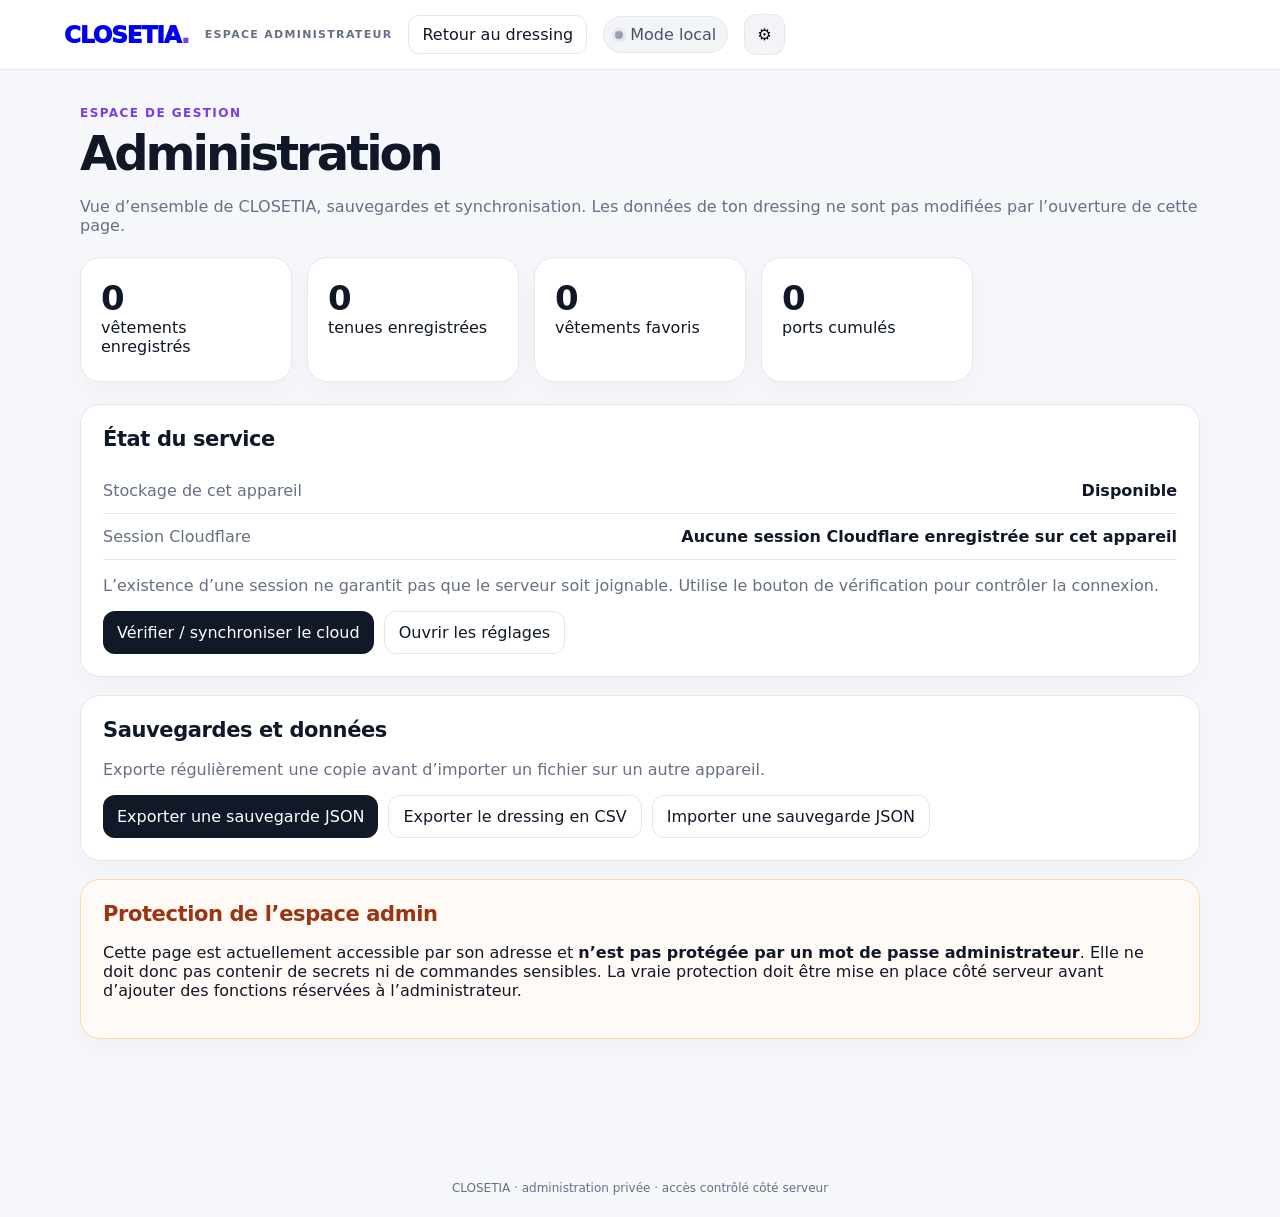
==== admin.html @ d76e0a26 "Add separate admin entry point" ====
<!doctype html>
<html lang="fr">
<head>
<meta charset="utf-8">
<meta name="viewport" content="width=device-width,initial-scale=1,viewport-fit=cover">
<meta name="robots" content="noindex,nofollow,noarchive">
<meta name="referrer" content="no-referrer">
<meta name="theme-color" content="#111827">
<link rel="stylesheet" href="style.css?v=3">
<title>Administration sécurisée — CLOSETIA</title>
</head>
<body>
<header class="topbar admin-topbar">
  <a class="logo" href="./">CLOSETIA<span>.</span></a>
  <span class="admin-top-label">ESPACE ADMINISTRATEUR</span>
  <a class="ghost admin-back" href="./">Retour au dressing</a>
  <button class="cloud-indicator local" id="cloudIndicator" onclick="openSettings()" aria-label="État de la connexion Cloudflare" title="État de la connexion Cloudflare"><span class="cloud-dot" aria-hidden="true"></span><span>État du cloud</span></button>
  <button class="iconbtn" onclick="openSettings()" aria-label="Réglages">⚙</button>
</header>
<main id="app"></main>
<input id="photos" type="file" accept="image/*" multiple hidden>
<input id="importFile" type="file" accept=".json,application/json" hidden>
<footer>CLOSETIA · administration privée · accès contrôlé côté serveur</footer>
<script>if(!location.hash)history.replaceState(null,"",location.pathname+"#/admin");</script>
<script src="app.js?v=27"></script>
</body>
</html>
---- style.css ----
:root{--bg:#f6f7fb;--card:#fff;--ink:#101828;--muted:#667085;--line:#e4e7ec;--accent:#111827;--purple:#7c3aed;--soft:#f2f0ff;--danger:#b42318;--ok:#027a48}*{box-sizing:border-box}html{scroll-behavior:smooth}body{margin:0;background:var(--bg);color:var(--ink);font-family:Inter,system-ui,-apple-system,BlinkMacSystemFont,"Segoe UI",sans-serif}.topbar{height:70px;background:#fff;border-bottom:1px solid var(--line);display:flex;align-items:center;gap:24px;padding:0 5%;position:sticky;top:0;z-index:20}.logo{font-size:23px;font-weight:950;text-decoration:none;letter-spacing:-1px}.logo span{color:var(--purple)}nav{display:flex;gap:3px;overflow:auto;flex:1}nav a{text-decoration:none;padding:10px 12px;border-radius:11px;white-space:nowrap}nav a.active,nav a:hover{background:#f2f4f7}.iconbtn{background:#f2f4f7;border:1px solid var(--line);border-radius:12px;padding:10px 12px}main{max-width:1250px;margin:auto;padding:32px 5% 80px}.hero{background:linear-gradient(135deg,#fff,#f2f0ff);border:1px solid var(--line);border-radius:28px;padding:clamp(24px,5vw,55px);box-shadow:0 18px 50px #1018280b}.hero h1{font-size:clamp(42px,7vw,78px);line-height:.94;letter-spacing:-4px;margin:12px 0}.hero h1 span{color:var(--purple)}.hero p{font-size:18px;color:var(--muted);max-width:720px}.eyebrow{font-size:12px;font-weight:850;letter-spacing:.12em;color:var(--purple)}.card{background:var(--card);border:1px solid var(--line);border-radius:20px;padding:20px;box-shadow:0 8px 25px #10182808}.actions,.toolbar,.row{display:flex;gap:9px;flex-wrap:wrap;margin-top:18px}button,input,select,textarea{font:inherit}button{border:0;border-radius:12px;padding:11px 14px;cursor:pointer}.primary{background:var(--accent);color:#fff}.ghost{background:#fff;border:1px solid var(--line);color:var(--ink)}.danger{background:#fff0ef;color:var(--danger)}.muted,small{color:var(--muted)}.dashboard,.grid{display:grid;grid-template-columns:repeat(auto-fill,minmax(190px,1fr));gap:15px;margin-top:20px}.feature{text-decoration:none}.feature b{display:block;font-size:18px;margin-bottom:5px}.feature span{color:var(--muted);font-size:14px}.section h1{font-size:48px;letter-spacing:-3px;margin:4px 0 8px}.sectionhead{display:flex;align-items:end;justify-content:space-between;gap:15px;flex-wrap:wrap}.filters{display:grid;grid-template-columns:2fr 1fr 1fr 1fr 1fr;gap:9px;margin:18px 0}.filters input,.filters select,.modal input,.modal select,.modal textarea{width:100%;border:1px solid var(--line);background:#fff;border-radius:12px;padding:12px}.item{padding:0;overflow:hidden}.photo{height:230px;background:#eef2f6;position:relative}.photo img{width:100%;height:100%;object-fit:cover}.heart{position:absolute;right:10px;top:10px;background:#fff;border:1px solid var(--line);padding:8px}.heart.on{color:var(--danger)}.itembody{padding:15px}.itembody h3{margin:0 0 8px}.tag{display:inline-block;padding:4px 8px;border-radius:99px;background:#f2f4f7;font-size:12px;margin:0 4px 6px 0}.stat{min-height:125px}.stat b{display:block;font-size:34px}.outfit{position:relative}.mini{display:grid;grid-template-columns:repeat(auto-fit,minmax(120px,1fr));gap:10px;margin-top:15px}.mini img{width:100%;height:175px;object-fit:cover;border-radius:14px;background:#eef2f6}.bar{height:8px;background:#eef2f6;border-radius:99px;overflow:hidden}.bar i{display:block;height:100%;background:var(--purple)}.colorline{display:grid;grid-template-columns:30px 90px 35px 1fr;align-items:center;gap:10px;margin:14px 0}.swatch{width:30px;height:30px;border-radius:50%;border:2px solid #fff;box-shadow:0 0 0 1px #0002}.calendar{display:grid;grid-template-columns:repeat(7,1fr);gap:7px}.day{min-height:95px;text-align:left;background:#fff;border:1px solid var(--line);border-radius:12px;padding:9px}.day.today{outline:2px solid var(--purple)}.day.has{background:#faf9ff}.day small{display:block;margin-top:8px}.empty{grid-column:1/-1;text-align:center;padding:55px;color:var(--muted)}.modalback{position:fixed;inset:0;background:#10182888;display:grid;place-items:center;padding:18px;z-index:50}.modal{width:min(560px,100%);max-height:90vh;overflow:auto;background:#fff;border-radius:22px;padding:22px}.modalhead{display:flex;justify-content:space-between;align-items:center}.modal label{display:block;font-weight:700;margin:14px 0}.modal textarea{min-height:90px;resize:vertical}.notice{padding:12px 14px;border-radius:12px;background:#ecfdf3;color:var(--ok);margin-top:15px}.monthhead{display:flex;justify-content:space-between;align-items:center;margin-bottom:15px}.check{display:flex;align-items:center;gap:8px}.check input{width:auto}footer{text-align:center;color:var(--muted);font-size:12px;padding:22px}@media(max-width:800px){.topbar{height:auto;min-height:64px;flex-wrap:wrap;padding:10px 4%}nav{width:100%;order:3}.filters{grid-template-columns:1fr 1fr}.calendar{gap:4px}.day{min-height:72px;padding:7px}.day small{font-size:10px}}@media(max-width:480px){.filters{grid-template-columns:1fr}.section h1{font-size:40px}.hero h1{letter-spacing:-3px}.calendar{font-size:12px}.colorline{grid-template-columns:30px 65px 30px 1fr}}
.profile-card{max-width:900px}.choices{display:flex;flex-wrap:wrap;gap:8px;margin:10px 0 20px}.choice{display:inline-flex;align-items:center;gap:7px;border:1px solid var(--line);background:#fff;border-radius:12px;padding:9px 11px;font-weight:600}.choice input{accent-color:var(--purple)}.colorchoice{display:inline-flex;align-items:center;gap:7px;background:#fff;border:1px solid var(--line)}.colorchoice.selected{outline:2px solid var(--purple);background:var(--soft)}.photoPalette{display:flex;gap:10px;flex-wrap:wrap;margin:18px 0}.photoPalette i{display:block;width:55px;height:55px;border-radius:15px;border:2px solid #fff;box-shadow:0 0 0 1px #0002}.weatherbox{display:flex;gap:12px;align-items:center;justify-content:space-between;margin:15px 0}.weatherbox span{color:var(--muted)}@media(max-width:800px){.weatherbox{align-items:flex-start;flex-direction:column}}
.brand-catalog{margin:20px 0}.brand-head{display:flex;justify-content:space-between;gap:15px;align-items:flex-start}.badge{padding:6px 10px;border-radius:999px;background:var(--soft);font-size:12px;font-weight:800}.brand-search,.brand-manual{display:flex;gap:8px;margin:12px 0}.brand-search input,.brand-manual input{flex:1}.brand-results{display:grid;grid-template-columns:repeat(auto-fill,minmax(190px,1fr));gap:8px;margin-top:12px}.brand-result{display:flex;justify-content:space-between;align-items:center;padding:12px;border:1px solid var(--line);border-radius:12px;background:#fff;text-align:left}.brand-result.selected{outline:2px solid var(--purple);background:var(--soft)}@media(max-width:600px){.brand-head{flex-direction:column}.brand-search,.brand-manual{flex-direction:column}}
/* API-powered weather forecast and color harmony palettes */
.weatherbox{display:flex;flex-direction:column;gap:8px;line-height:1.5}
.weatherbox .weather-days{display:grid;grid-template-columns:repeat(auto-fit,minmax(125px,1fr));gap:8px;margin-top:4px}
.weatherbox .weather-day{display:block;background:var(--bg);border:1px solid var(--line);border-radius:10px;padding:10px;font-size:13px}
.weatherbox small,.harmony-swatches small{color:var(--muted);font-size:12px}
.harmony-swatches{display:grid;grid-template-columns:repeat(auto-fit,minmax(105px,1fr));gap:10px;margin:12px 0}
.harmony-swatches>div{display:flex;min-width:0;flex-direction:column;gap:5px;font-size:12px}
.harmony-swatches i{display:block;height:56px;border-radius:10px;border:1px solid var(--line)}
.harmony-swatches b{font-size:12px}

/* Calendar navigation and public holidays */
.monthhead{display:flex;align-items:center;justify-content:space-between;gap:12px}
.monthhead h2{text-align:center;flex:1}
.day.holiday{border-color:#d97706;background:#fff7ed}
.day.holiday small{color:#9a3412}

/* Always-visible Cloudflare connection indicator */
.cloud-indicator{display:inline-flex;align-items:center;justify-content:center;gap:7px;flex-shrink:0;border:1px solid var(--line);border-radius:999px;padding:8px 11px;background:#f2f4f7;color:#475467;font:600 12px/1.2 inherit;white-space:nowrap;cursor:pointer}
.cloud-indicator .cloud-dot{width:8px;height:8px;border-radius:50%;background:#98a2b3;box-shadow:0 0 0 3px #e4e7ec}
.cloud-indicator.connected{background:#ecfdf3;border-color:#abefc6;color:#067647}
.cloud-indicator.connected .cloud-dot{background:#12b76a;box-shadow:0 0 0 3px #d1fadf}
.cloud-indicator.checking{background:#fffaeb;border-color:#fedf89;color:#93370d}
.cloud-indicator.checking .cloud-dot{background:#f79009;box-shadow:0 0 0 3px #fef0c7}
.cloud-indicator.warning{background:#fef3f2;border-color:#fecdca;color:#b42318}
.cloud-indicator.warning .cloud-dot{background:#f04438;box-shadow:0 0 0 3px #fee4e2}
.cloud-indicator.local{background:#f2f4f7;border-color:#e4e7ec;color:#475467}
@media(max-width:760px){.topbar{gap:8px;padding:0 12px}.topbar nav{gap:12px}.cloud-indicator{padding:7px 9px;font-size:11px}.topbar .logo{flex-shrink:0}}
@media(max-width:480px){.cloud-indicator{max-width:118px;white-space:normal;text-align:left;line-height:1.15}.topbar{gap:6px}}

/* Colorimetry palette samples: HEX labels and accessible actions */
.photoPalette{align-items:flex-start}
.palette-sample{display:flex;flex-direction:column;align-items:flex-start;gap:7px;min-width:105px;padding:10px;border:1px solid var(--line);border-radius:14px;background:#fff}
.palette-sample i{display:block;width:76px;height:58px;border-radius:10px;border:1px solid #0001}
.palette-sample code{font-size:12px;font-weight:800;color:var(--ink)}
.palette-sample button{font-size:12px;padding:7px 9px}
button:focus-visible,a:focus-visible,input:focus-visible,select:focus-visible,textarea:focus-visible{outline:3px solid #7c3aed;outline-offset:2px}

/* Shopping suggestions: readable store links on mobile and desktop */
.shopping-card .grid{grid-template-columns:repeat(auto-fit,minmax(230px,1fr))}
.store-links{display:flex;flex-wrap:wrap;gap:7px;margin-top:12px}
.store-link{display:inline-flex;align-items:center;padding:8px 10px;border:1px solid var(--line);border-radius:10px;text-decoration:none;color:var(--ink);font-size:13px;background:#fff}
.store-link:hover,.store-link:focus-visible{border-color:var(--purple);background:var(--soft)}
.store-link-all{background:var(--accent);color:#fff;border-color:var(--accent)}
.home-weather{min-height:70px}

/* CLOSETIA profile preferences and celebrity looks */
.celebrity-grid{display:grid;grid-template-columns:repeat(auto-fit,minmax(220px,1fr));gap:14px;margin-top:18px}
.celebrity-card{min-width:0}
.celebrity-card h2{margin:8px 0 4px;font-size:1.15rem}
.celebrity-avatar{width:54px;height:54px;border-radius:16px;display:grid;place-items:center;font-weight:800;font-size:1.1rem;background:var(--soft);color:var(--purple);border:1px solid var(--line)}
.profile-card .choices{margin-bottom:18px}
.profile-card h2{margin-top:22px}


/* CLOSETIA — contenu célébrités intégré à la page */
.celebrity-heading{display:flex;align-items:center;gap:12px;margin-bottom:12px}
.celebrity-heading h2{margin:0 0 3px}
.celebrity-heading p{margin:0;font-size:13px}
.celebrity-photo-grid{display:grid;grid-template-columns:repeat(2,minmax(0,1fr));gap:8px}
.celebrity-photo{margin:0;min-width:0}
.celebrity-photo img{display:block;width:100%;height:190px;object-fit:cover;border-radius:12px;background:var(--soft)}
.celebrity-photo figcaption{font-size:10px;line-height:1.35;color:var(--muted,#667085);margin-top:4px;overflow-wrap:anywhere}
.celebrity-source-note,.celebrity-footnote{font-size:12px;margin-top:10px}
.celebrity-subtitle{font-size:14px;margin:18px 0 8px}
.celebrity-news{display:grid;gap:8px}
.celebrity-news-item{border:1px solid var(--line);border-radius:10px;padding:10px}
.celebrity-news-item p{margin:0 0 6px;font-size:13px;line-height:1.4;font-weight:650}
.celebrity-news-item small{font-size:11px;color:var(--muted,#667085)}
@media(max-width:520px){.celebrity-photo img{height:145px}.celebrity-photo-grid{grid-template-columns:repeat(2,minmax(0,1fr))}}

/* Outfit Star : visuels intégrés aux suggestions */
.shopping-model-grid{display:grid;grid-template-columns:repeat(auto-fit,minmax(220px,1fr));gap:14px;margin-top:16px}
.shopping-model-card{padding:0;overflow:hidden}
.shopping-model-image{display:block;width:100%;height:220px;object-fit:cover;background:var(--soft)}
.shopping-model-body{padding:14px}
.shopping-model-body h3{margin:0 0 6px}
.shopping-model-body .store-links{margin-top:12px}
.shopping-section>.muted{max-width:850px}
@media(max-width:520px){.shopping-model-grid{grid-template-columns:repeat(2,minmax(0,1fr));gap:9px}.shopping-model-image{height:150px}.shopping-model-body{padding:10px}.shopping-model-body .store-links{display:grid;grid-template-columns:1fr}.shopping-model-body .store-link{font-size:12px}}

/* Looks de stars — sources ciblées, images et actualités */
.celebrity-profile-photo{max-width:300px;margin:0 auto 10px}
.celebrity-profile-photo img{display:block;width:100%;height:300px;object-fit:cover;object-position:center top;border-radius:14px;background:var(--soft)}
.celebrity-news-image{width:100%;max-height:190px;object-fit:cover;border-radius:9px;margin-bottom:8px;background:var(--soft)}
.celebrity-news-item a{font-size:12px;text-decoration:underline}
.celebrity-news-item p{overflow-wrap:anywhere}

/* Reproduire une inspiration célébrité avec le dressing personnel */
.celebrity-vibe{margin:12px 0;padding:12px 14px;border-radius:12px;background:var(--soft,rgba(127,127,127,.08))}
.celebrity-vibe p{margin:5px 0 0}
.celebrity-recreate{width:100%;margin:12px 0 6px}
.celebrity-recreate-note{font-size:12px;margin:0 0 12px}
.inspired-outfit-highlight{outline:2px solid var(--purple,#8064d8);outline-offset:3px}


/* Page dédiée : mêmes vêtements et pièces manquantes */
.look-tracker-form{margin:18px 0}.look-tracker-form label{display:flex;flex-direction:column;gap:6px;min-width:150px;flex:1}.look-tracker-columns{display:grid;grid-template-columns:repeat(2,minmax(0,1fr));gap:14px;margin-top:16px}.look-tracker-columns h2{display:flex;align-items:center;justify-content:space-between;font-size:1.05rem}.look-count{display:inline-grid;place-items:center;min-width:28px;height:28px;border-radius:50%;background:var(--soft);font-size:13px}.look-item{display:flex;align-items:center;flex-wrap:wrap;gap:8px;justify-content:space-between;padding:12px 0;border-top:1px solid var(--line)}.look-item>div{flex:1;min-width:120px}.look-item p{margin:4px 0 0;font-size:12px}.look-item button{font-size:12px;padding:7px 9px}@media(max-width:650px){.look-tracker-columns{grid-template-columns:1fr}.look-item{justify-content:flex-start}}


/* CLOSETIA profile page refresh */
.profile-card{max-width:960px;margin:24px auto;padding:clamp(18px,3vw,32px);border-radius:24px;box-shadow:0 16px 42px #1018280d}
.profile-card>label:not(.choice){display:flex;flex-direction:column;gap:8px;margin:0 0 16px;font-size:14px;font-weight:750;color:var(--ink)}
.profile-card>label:not(.choice) input,.profile-card>label:not(.choice) select{width:100%;min-height:46px;padding:12px 14px;border:1px solid var(--line);border-radius:12px;background:#fff;color:var(--ink);outline:none;transition:border-color .15s,box-shadow .15s}
.profile-card>label:not(.choice) input:focus,.profile-card>label:not(.choice) select:focus{border-color:var(--purple);box-shadow:0 0 0 3px #7c3aed1a}
.profile-card>label.check{display:flex;flex-direction:row;align-items:center;gap:10px;padding:14px 16px;border:1px solid var(--line);border-radius:14px;background:#fafaff;font-weight:650}
.profile-card>label.check input{width:18px;height:18px;accent-color:var(--purple)}
.profile-card h2{font-size:18px;letter-spacing:-.3px;margin:28px 0 8px;padding-top:22px;border-top:1px solid var(--line)}
.profile-card h2+.muted{margin:0 0 12px;line-height:1.55}
.profile-card .choices{display:flex;flex-wrap:wrap;gap:9px;margin:12px 0 20px}
.profile-card .choice{display:inline-flex;align-items:center;gap:8px;padding:10px 13px;border:1px solid var(--line);border-radius:13px;background:#fff;color:#344054;font-size:14px;font-weight:650;cursor:pointer;transition:background .15s,border-color .15s,transform .15s}
.profile-card .choice:hover{border-color:#c4b5fd;transform:translateY(-1px)}
.profile-card .choice:has(input:checked){background:#f2f0ff;border-color:#a78bfa;color:#5b21b6;box-shadow:0 0 0 1px #a78bfa inset}
.profile-card .choice input{width:16px;height:16px;margin:0;accent-color:var(--purple)}
.profile-card .brand-catalog{padding:18px;border:1px solid var(--line);border-radius:18px;background:#fafbff}
.profile-card .brand-catalog h2{border:0;padding:0;margin:0 0 8px}
.profile-card .brand-search input,.profile-card .brand-manual input{min-width:0;width:100%;padding:12px 14px;border:1px solid var(--line);border-radius:12px;background:#fff}
.profile-card .brand-search button,.profile-card .brand-manual button{white-space:nowrap}
.profile-card .actions{gap:9px}
.profile-card .colorchoice{padding:9px 12px;border-radius:13px;border:1px solid var(--line);font-weight:650}
.profile-card .colorchoice.selected{outline:2px solid var(--purple);outline-offset:1px;background:#f2f0ff}
#saveProfile{width:100%;min-height:48px;margin-top:24px;border-radius:14px;font-weight:750}
@media(min-width:700px){
 .profile-card{display:grid;grid-template-columns:repeat(2,minmax(0,1fr));column-gap:18px;align-items:start}
 .profile-card>h2,.profile-card>p,.profile-card>.choices,.profile-card>.brand-catalog,.profile-card>.actions,.profile-card>#saveProfile,.profile-card>label.check{grid-column:1/-1}
 .profile-card>label:not(.choice){margin-bottom:2px}
}
@media(max-width:600px){
 .section h1{font-size:38px;letter-spacing:-2px}
 .profile-card{padding:16px}
 .profile-card .brand-search,.profile-card .brand-manual{flex-direction:column}
 .profile-card .brand-head{flex-direction:column}
 .profile-card .colorchoice{font-size:13px}
}

/* Espace d'administration */
.admin-section{max-width:1120px;margin:0 auto;padding-bottom:40px}
.admin-stats{margin:22px 0}
.admin-panel{margin-top:18px;padding:22px}
.admin-panel h2{margin-top:0;font-size:21px;letter-spacing:-.4px}
.admin-line{display:flex;justify-content:space-between;align-items:flex-start;gap:16px;padding:13px 0;border-bottom:1px solid var(--line)}
.admin-line:last-of-type{border-bottom:0}
.admin-line span{color:var(--muted)}
.admin-line strong{text-align:right;overflow-wrap:anywhere}
.admin-panel .actions{display:flex;flex-wrap:wrap;gap:10px;margin-top:16px}
.admin-note{border-color:#fed7aa;background:#fffaf5}
.admin-note h2{color:#9a3412}
@media(max-width:600px){.admin-panel{padding:17px}.admin-line{flex-direction:column;gap:5px}.admin-line strong{text-align:left}}

/* En-tête minimal de l’espace administrateur protégé */
.admin-topbar{gap:16px}
.admin-top-label{font-size:11px;font-weight:800;letter-spacing:1.3px;color:var(--muted);white-space:nowrap}
.admin-back{display:inline-flex;align-items:center;justify-content:center;text-decoration:none;padding:9px 13px;border:1px solid var(--line);border-radius:11px;color:var(--ink);background:#fff}
@media(max-width:720px){.admin-topbar{height:auto;min-height:64px;flex-wrap:wrap;padding:12px 4%;gap:10px}.admin-top-label{order:3;width:100%}.admin-back{margin-left:auto}}
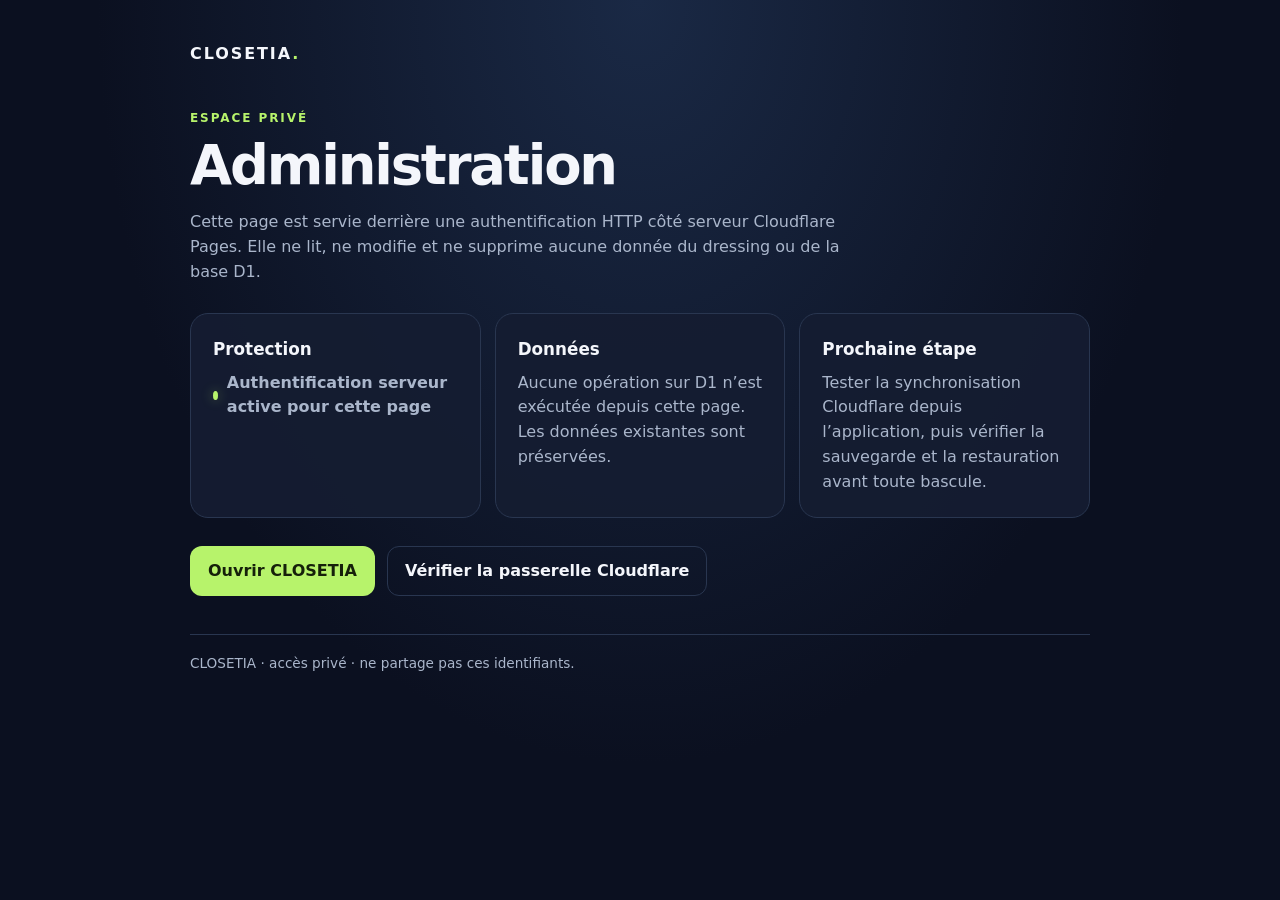
==== commit f220c110: "Add protected CLOSETIA admin portal" ====
--- a/admin.html
+++ b/admin.html
@@ -2,26 +2,28 @@
 <html lang="fr">
 <head>
 <meta charset="utf-8">
-<meta name="viewport" content="width=device-width,initial-scale=1,viewport-fit=cover">
+<meta name="viewport" content="width=device-width,initial-scale=1">
 <meta name="robots" content="noindex,nofollow,noarchive">
-<meta name="referrer" content="no-referrer">
 <meta name="theme-color" content="#111827">
-<link rel="stylesheet" href="style.css?v=3">
-<title>Administration sécurisée — CLOSETIA</title>
+<title>Administration — CLOSETIA</title>
+<style>
+:root{color-scheme:dark;--bg:#0b1020;--panel:#151d31;--line:#293650;--text:#f4f6fb;--muted:#aab6cb;--accent:#b7f36b}
+*{box-sizing:border-box}body{margin:0;background:radial-gradient(ellipse at top,#1a2945,var(--bg) 60%);color:var(--text);font:16px/1.55 system-ui,-apple-system,Segoe UI,sans-serif;min-height:100vh}.wrap{width:min(900px,calc(100% - 32px));margin:0 auto;padding:42px 0 60px}.brand{font-weight:850;letter-spacing:.12em;font-size:1rem}.brand span{color:var(--accent)}.eyebrow{margin-top:42px;color:var(--accent);font-size:.75rem;font-weight:800;letter-spacing:.16em}h1{font-size:clamp(2rem,5vw,3.4rem);line-height:1.05;margin:.6rem 0 1rem;letter-spacing:-.04em}.muted{color:var(--muted);max-width:65ch}.grid{display:grid;grid-template-columns:repeat(auto-fit,minmax(220px,1fr));gap:14px;margin:28px 0}.card{border:1px solid var(--line);background:rgba(21,29,49,.92);border-radius:18px;padding:22px}.card h2{font-size:1.05rem;margin:0 0 9px}.card p{color:var(--muted);margin:0}.status{display:inline-flex;gap:9px;align-items:center;font-weight:700}.dot{width:9px;height:9px;border-radius:50%;background:var(--accent);box-shadow:0 0 12px #b7f36666}.actions{display:flex;gap:12px;flex-wrap:wrap;margin-top:26px}a{color:inherit;text-decoration:none}.btn{display:inline-flex;align-items:center;justify-content:center;padding:12px 17px;border-radius:12px;border:1px solid var(--line);font-weight:750}.primary{background:var(--accent);color:#15200a;border-color:transparent}.foot{margin-top:38px;border-top:1px solid var(--line);padding-top:18px;color:var(--muted);font-size:.85rem}
+</style>
 </head>
 <body>
-<header class="topbar admin-topbar">
-  <a class="logo" href="./">CLOSETIA<span>.</span></a>
-  <span class="admin-top-label">ESPACE ADMINISTRATEUR</span>
-  <a class="ghost admin-back" href="./">Retour au dressing</a>
-  <button class="cloud-indicator local" id="cloudIndicator" onclick="openSettings()" aria-label="État de la connexion Cloudflare" title="État de la connexion Cloudflare"><span class="cloud-dot" aria-hidden="true"></span><span>État du cloud</span></button>
-  <button class="iconbtn" onclick="openSettings()" aria-label="Réglages">⚙</button>
-</header>
-<main id="app"></main>
-<input id="photos" type="file" accept="image/*" multiple hidden>
-<input id="importFile" type="file" accept=".json,application/json" hidden>
-<footer>CLOSETIA · administration privée · accès contrôlé côté serveur</footer>
-<script>if(!location.hash)history.replaceState(null,"",location.pathname+"#/admin");</script>
-<script src="app.js?v=27"></script>
+<main class="wrap">
+  <div class="brand">CLOSETIA<span>.</span></div>
+  <div class="eyebrow">ESPACE PRIVÉ</div>
+  <h1>Administration</h1>
+  <p class="muted">Cette page est servie derrière une authentification HTTP côté serveur Cloudflare Pages. Elle ne lit, ne modifie et ne supprime aucune donnée du dressing ou de la base D1.</p>
+  <section class="grid" aria-label="État de l’espace administrateur">
+    <article class="card"><h2>Protection</h2><p class="status"><span class="dot" aria-hidden="true"></span>Authentification serveur active pour cette page</p></article>
+    <article class="card"><h2>Données</h2><p>Aucune opération sur D1 n’est exécutée depuis cette page. Les données existantes sont préservées.</p></article>
+    <article class="card"><h2>Prochaine étape</h2><p>Tester la synchronisation Cloudflare depuis l’application, puis vérifier la sauvegarde et la restauration avant toute bascule.</p></article>
+  </section>
+  <div class="actions"><a class="btn primary" href="./">Ouvrir CLOSETIA</a><a class="btn" href="https://cloud-manager-gateway.ethan-galea1000.workers.dev/">Vérifier la passerelle Cloudflare</a></div>
+  <p class="foot">CLOSETIA · accès privé · ne partage pas ces identifiants.</p>
+</main>
 </body>
 </html>
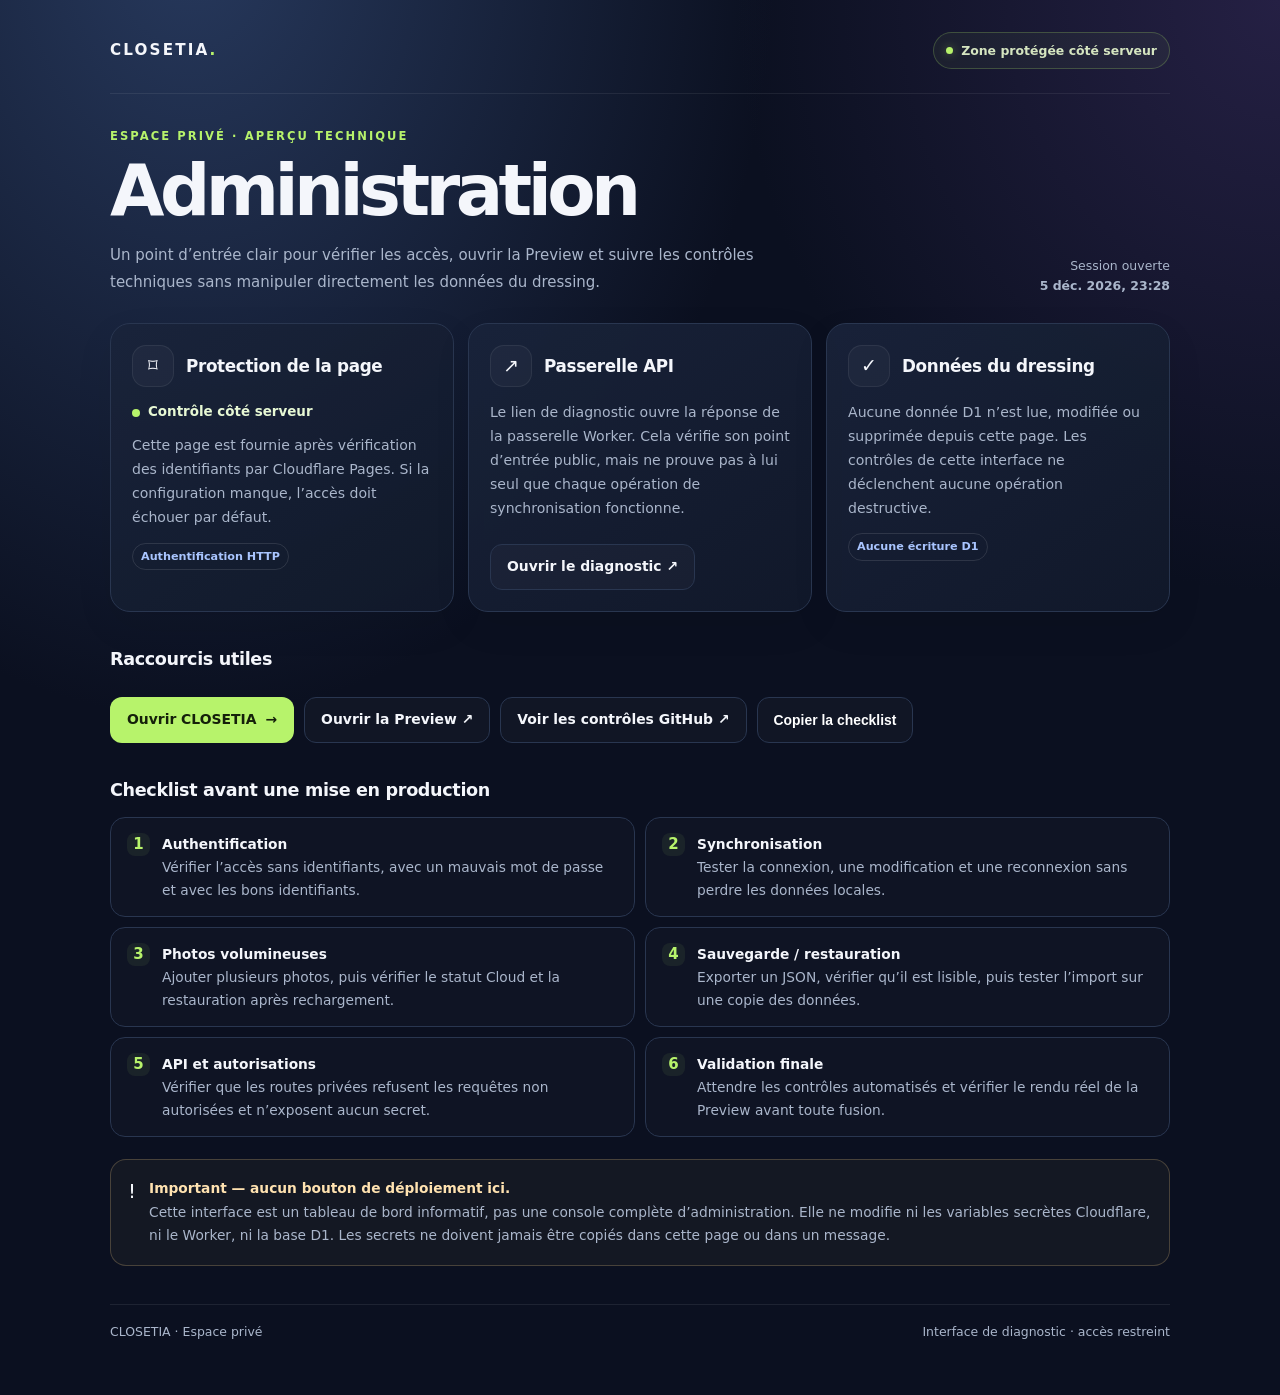
==== commit 9f6d590f: "Improve protected CLOSETIA admin dashboard and deployment checklist" ====
--- a/admin.html
+++ b/admin.html
@@ -7,23 +7,143 @@
 <meta name="theme-color" content="#111827">
 <title>Administration — CLOSETIA</title>
 <style>
-:root{color-scheme:dark;--bg:#0b1020;--panel:#151d31;--line:#293650;--text:#f4f6fb;--muted:#aab6cb;--accent:#b7f36b}
-*{box-sizing:border-box}body{margin:0;background:radial-gradient(ellipse at top,#1a2945,var(--bg) 60%);color:var(--text);font:16px/1.55 system-ui,-apple-system,Segoe UI,sans-serif;min-height:100vh}.wrap{width:min(900px,calc(100% - 32px));margin:0 auto;padding:42px 0 60px}.brand{font-weight:850;letter-spacing:.12em;font-size:1rem}.brand span{color:var(--accent)}.eyebrow{margin-top:42px;color:var(--accent);font-size:.75rem;font-weight:800;letter-spacing:.16em}h1{font-size:clamp(2rem,5vw,3.4rem);line-height:1.05;margin:.6rem 0 1rem;letter-spacing:-.04em}.muted{color:var(--muted);max-width:65ch}.grid{display:grid;grid-template-columns:repeat(auto-fit,minmax(220px,1fr));gap:14px;margin:28px 0}.card{border:1px solid var(--line);background:rgba(21,29,49,.92);border-radius:18px;padding:22px}.card h2{font-size:1.05rem;margin:0 0 9px}.card p{color:var(--muted);margin:0}.status{display:inline-flex;gap:9px;align-items:center;font-weight:700}.dot{width:9px;height:9px;border-radius:50%;background:var(--accent);box-shadow:0 0 12px #b7f36666}.actions{display:flex;gap:12px;flex-wrap:wrap;margin-top:26px}a{color:inherit;text-decoration:none}.btn{display:inline-flex;align-items:center;justify-content:center;padding:12px 17px;border-radius:12px;border:1px solid var(--line);font-weight:750}.primary{background:var(--accent);color:#15200a;border-color:transparent}.foot{margin-top:38px;border-top:1px solid var(--line);padding-top:18px;color:var(--muted);font-size:.85rem}
+:root{color-scheme:dark;--bg:#0b1020;--panel:#151d31;--panel2:#10182a;--line:#293650;--text:#f4f6fb;--muted:#aab6cb;--accent:#b7f36b;--blue:#a9c5ff;--warn:#ffd48a}
+*{box-sizing:border-box}
+body{margin:0;background:radial-gradient(ellipse at 15% -5%,#27395d 0,transparent 38%),radial-gradient(ellipse at 100% 0,#252044 0,transparent 30%),var(--bg);color:var(--text);font:15px/1.55 system-ui,-apple-system,BlinkMacSystemFont,"Segoe UI",sans-serif;min-height:100vh}
+a{color:inherit;text-decoration:none}
+button,a{ -webkit-tap-highlight-color:transparent}
+a:focus-visible,button:focus-visible{outline:3px solid var(--blue);outline-offset:3px}
+.wrap{width:min(1060px,calc(100% - 36px));margin:0 auto;padding:28px 0 54px}
+.top{display:flex;align-items:center;justify-content:space-between;gap:16px;padding:4px 0 24px;border-bottom:1px solid #ffffff12}
+.brand{font-weight:900;letter-spacing:.14em;font-size:.95rem}.brand span{color:var(--accent)}
+.secure{display:inline-flex;align-items:center;gap:8px;color:#d5e5c0;font-size:.78rem;font-weight:750;border:1px solid #b7f36b38;background:#b7f36b0c;border-radius:999px;padding:8px 12px}
+.secure-dot{width:7px;height:7px;border-radius:50%;background:var(--accent);box-shadow:0 0 10px #b7f36666}
+.eyebrow{margin-top:34px;color:var(--accent);font-size:.72rem;font-weight:850;letter-spacing:.18em}
+h1{font-size:clamp(2.4rem,6vw,4.4rem);line-height:.98;margin:.7rem 0 1rem;letter-spacing:-.065em}
+h2{font-size:1.05rem;letter-spacing:-.02em;margin:0}
+h3{font-size:.94rem;margin:0 0 7px}
+.lead{color:var(--muted);max-width:68ch;margin:0;line-height:1.75}
+.headline{display:flex;justify-content:space-between;align-items:end;gap:20px}
+.stamp{font-size:.78rem;color:var(--muted);text-align:right;white-space:nowrap}
+.grid{display:grid;grid-template-columns:repeat(3,minmax(0,1fr));gap:14px;margin:28px 0}
+.card{min-width:0;border:1px solid var(--line);background:linear-gradient(145deg,#19233aeb,#11192aeb);border-radius:20px;padding:21px;box-shadow:0 14px 38px #00000012}
+.card-head{display:flex;align-items:center;gap:12px;margin-bottom:14px}
+.icon{display:grid;place-items:center;width:42px;height:42px;flex:0 0 42px;border-radius:14px;background:#ffffff08;border:1px solid #ffffff12;font-size:19px}
+.card p{color:var(--muted);margin:0;font-size:.88rem;line-height:1.7}
+.status{display:inline-flex;align-items:center;gap:8px;font-weight:750;color:#e7f8d4;font-size:.84rem}
+.status-dot{width:8px;height:8px;border-radius:50%;background:var(--accent)}
+.pill{display:inline-flex;align-items:center;border-radius:999px;border:1px solid #ffffff1c;padding:4px 8px;font-size:.7rem;font-weight:800;color:var(--blue);margin-top:13px}
+.pill.warn{color:var(--warn);border-color:#ffd48a3b}
+.actions{display:flex;gap:10px;flex-wrap:wrap;margin-top:24px}
+.btn{display:inline-flex;align-items:center;justify-content:center;gap:9px;min-height:45px;padding:11px 16px;border-radius:12px;border:1px solid var(--line);background:#ffffff06;font-weight:800;font-size:.87rem;transition:transform .15s,border-color .15s,background .15s}
+.btn:hover{transform:translateY(-1px);border-color:#7184aa;background:#ffffff0b}
+.btn.primary{background:var(--accent);color:#15200a;border-color:transparent}
+.btn.primary:hover{background:#cbff8d}
+.btn svg{width:16px;height:16px}
+.section-title{margin:34px 0 13px;font-size:1.1rem}
+.checklist{display:grid;grid-template-columns:repeat(2,minmax(0,1fr));gap:10px}
+.check{display:flex;align-items:flex-start;gap:12px;padding:15px 16px;border:1px solid var(--line);border-radius:15px;background:#ffffff04}
+.check-mark{flex:0 0 23px;width:23px;height:23px;display:grid;place-items:center;border-radius:8px;background:#b7f36b12;color:var(--accent);font-weight:900}
+.check p{margin:0;color:var(--muted);font-size:.86rem;line-height:1.65}
+.check strong{color:var(--text)}
+.notice{display:flex;gap:13px;padding:17px;border-radius:16px;border:1px solid #ffd48a38;background:#ffd48a0a;margin-top:22px}
+.notice-icon{font-size:20px;line-height:1.4}.notice p{margin:0;color:var(--muted);font-size:.86rem;line-height:1.7}.notice strong{color:#ffe2b0}
+.foot{margin-top:38px;border-top:1px solid #ffffff14;padding-top:17px;display:flex;justify-content:space-between;gap:16px;color:var(--muted);font-size:.78rem}
+@media(max-width:760px){.grid{grid-template-columns:1fr}.headline{align-items:flex-start;flex-direction:column}.stamp{text-align:left}.checklist{grid-template-columns:1fr}.card{padding:19px}.wrap{width:min(100% - 28px,650px);padding-top:18px}}
+@media(prefers-reduced-motion:reduce){*,*::before,*::after{transition:none!important;scroll-behavior:auto!important}}
 </style>
 </head>
 <body>
 <main class="wrap">
-  <div class="brand">CLOSETIA<span>.</span></div>
-  <div class="eyebrow">ESPACE PRIVÉ</div>
-  <h1>Administration</h1>
-  <p class="muted">Cette page est servie derrière une authentification HTTP côté serveur Cloudflare Pages. Elle ne lit, ne modifie et ne supprime aucune donnée du dressing ou de la base D1.</p>
-  <section class="grid" aria-label="État de l’espace administrateur">
-    <article class="card"><h2>Protection</h2><p class="status"><span class="dot" aria-hidden="true"></span>Authentification serveur active pour cette page</p></article>
-    <article class="card"><h2>Données</h2><p>Aucune opération sur D1 n’est exécutée depuis cette page. Les données existantes sont préservées.</p></article>
-    <article class="card"><h2>Prochaine étape</h2><p>Tester la synchronisation Cloudflare depuis l’application, puis vérifier la sauvegarde et la restauration avant toute bascule.</p></article>
+  <header class="top">
+    <a class="brand" href="./" aria-label="CLOSETIA, accueil">CLOSETIA<span>.</span></a>
+    <span class="secure"><span class="secure-dot" aria-hidden="true"></span>Zone protégée côté serveur</span>
+  </header>
+
+  <section aria-labelledby="page-title">
+    <div class="headline">
+      <div>
+        <div class="eyebrow">ESPACE PRIVÉ · APERÇU TECHNIQUE</div>
+        <h1 id="page-title">Administration</h1>
+        <p class="lead">Un point d’entrée clair pour vérifier les accès, ouvrir la Preview et suivre les contrôles techniques sans manipuler directement les données du dressing.</p>
+      </div>
+      <div class="stamp">Session ouverte<br><strong id="local-time">Heure locale…</strong></div>
+    </div>
   </section>
-  <div class="actions"><a class="btn primary" href="./">Ouvrir CLOSETIA</a><a class="btn" href="https://cloud-manager-gateway.ethan-galea1000.workers.dev/">Vérifier la passerelle Cloudflare</a></div>
-  <p class="foot">CLOSETIA · accès privé · ne partage pas ces identifiants.</p>
+
+  <section class="grid" aria-label="Vue d’ensemble">
+    <article class="card">
+      <div class="card-head"><span class="icon" aria-hidden="true">⌑</span><h2>Protection de la page</h2></div>
+      <div class="status"><span class="status-dot" aria-hidden="true"></span>Contrôle côté serveur</div>
+      <p style="margin-top:10px">Cette page est fournie après vérification des identifiants par Cloudflare Pages. Si la configuration manque, l’accès doit échouer par défaut.</p>
+      <span class="pill">Authentification HTTP</span>
+    </article>
+    <article class="card">
+      <div class="card-head"><span class="icon" aria-hidden="true">↗</span><h2>Passerelle API</h2></div>
+      <p>Le lien de diagnostic ouvre la réponse de la passerelle Worker. Cela vérifie son point d’entrée public, mais ne prouve pas à lui seul que chaque opération de synchronisation fonctionne.</p>
+      <div class="actions"><a class="btn" href="https://cloud-manager-gateway.ethan-galea1000.workers.dev/" target="_blank" rel="noopener noreferrer">Ouvrir le diagnostic ↗</a></div>
+    </article>
+    <article class="card">
+      <div class="card-head"><span class="icon" aria-hidden="true">✓</span><h2>Données du dressing</h2></div>
+      <p>Aucune donnée D1 n’est lue, modifiée ou supprimée depuis cette page. Les contrôles de cette interface ne déclenchent aucune opération destructive.</p>
+      <span class="pill">Aucune écriture D1</span>
+    </article>
+  </section>
+
+  <h2 class="section-title">Raccourcis utiles</h2>
+  <div class="actions">
+    <a class="btn primary" href="./">Ouvrir CLOSETIA <span aria-hidden="true">→</span></a>
+    <a class="btn" href="https://cloudflare-pages-ready.closetia.pages.dev/" target="_blank" rel="noopener noreferrer">Ouvrir la Preview ↗</a>
+    <a class="btn" href="https://github.com/ethangalea1000-svg/CLOSETIA/actions" target="_blank" rel="noopener noreferrer">Voir les contrôles GitHub ↗</a>
+    <button class="btn" type="button" id="copy-checklist">Copier la checklist</button>
+  </div>
+
+  <h2 class="section-title">Checklist avant une mise en production</h2>
+  <div class="checklist" id="checklist">
+    <div class="check"><span class="check-mark" aria-hidden="true">1</span><p><strong>Authentification</strong><br>Vérifier l’accès sans identifiants, avec un mauvais mot de passe et avec les bons identifiants.</p></div>
+    <div class="check"><span class="check-mark" aria-hidden="true">2</span><p><strong>Synchronisation</strong><br>Tester la connexion, une modification et une reconnexion sans perdre les données locales.</p></div>
+    <div class="check"><span class="check-mark" aria-hidden="true">3</span><p><strong>Photos volumineuses</strong><br>Ajouter plusieurs photos, puis vérifier le statut Cloud et la restauration après rechargement.</p></div>
+    <div class="check"><span class="check-mark" aria-hidden="true">4</span><p><strong>Sauvegarde / restauration</strong><br>Exporter un JSON, vérifier qu’il est lisible, puis tester l’import sur une copie des données.</p></div>
+    <div class="check"><span class="check-mark" aria-hidden="true">5</span><p><strong>API et autorisations</strong><br>Vérifier que les routes privées refusent les requêtes non autorisées et n’exposent aucun secret.</p></div>
+    <div class="check"><span class="check-mark" aria-hidden="true">6</span><p><strong>Validation finale</strong><br>Attendre les contrôles automatisés et vérifier le rendu réel de la Preview avant toute fusion.</p></div>
+  </div>
+
+  <aside class="notice">
+    <span class="notice-icon" aria-hidden="true">!</span>
+    <p><strong>Important — aucun bouton de déploiement ici.</strong><br>Cette interface est un tableau de bord informatif, pas une console complète d’administration. Elle ne modifie ni les variables secrètes Cloudflare, ni le Worker, ni la base D1. Les secrets ne doivent jamais être copiés dans cette page ou dans un message.</p>
+  </aside>
+
+  <footer class="foot"><span>CLOSETIA · Espace privé</span><span>Interface de diagnostic · accès restreint</span></footer>
 </main>
+<script>
+(function(){
+  var clock=document.getElementById("local-time");
+  function updateClock(){if(clock)clock.textContent=new Intl.DateTimeFormat("fr-FR",{dateStyle:"medium",timeStyle:"short"}).format(new Date());}
+  updateClock();
+  var copy=document.getElementById("copy-checklist");
+  if(copy)copy.addEventListener("click",async function(){
+    var text="CLOSETIA — checklist avant mise en production\n"+
+      "1. Authentification : sans identifiants / mauvais / bons identifiants\n"+
+      "2. Synchronisation : connexion, modification, reconnexion sans perte\n"+
+      "3. Photos : ajout multiple, statut Cloud, restauration après rechargement\n"+
+      "4. Sauvegarde : export JSON et import sur copie des données\n"+
+      "5. API : routes privées protégées, aucun secret exposé\n"+
+      "6. Contrôles GitHub réussis et Preview vérifiée avant fusion";
+    try{
+      await navigator.clipboard.writeText(text);
+      copy.textContent="Checklist copiée ✓";
+      setTimeout(function(){copy.textContent="Copier la checklist";},1800);
+    }catch(error){
+      var area=document.createElement("textarea");
+      area.value=text;area.setAttribute("readonly","");area.style.position="fixed";area.style.opacity="0";
+      document.body.appendChild(area);area.select();
+      var ok=false;try{ok=document.execCommand("copy");}catch(ignore){}
+      area.remove();
+      copy.textContent=ok?"Checklist copiée ✓":"Copie indisponible";
+      setTimeout(function(){copy.textContent="Copier la checklist";},1800);
+    }
+  });
+})();
+</script>
 </body>
 </html>
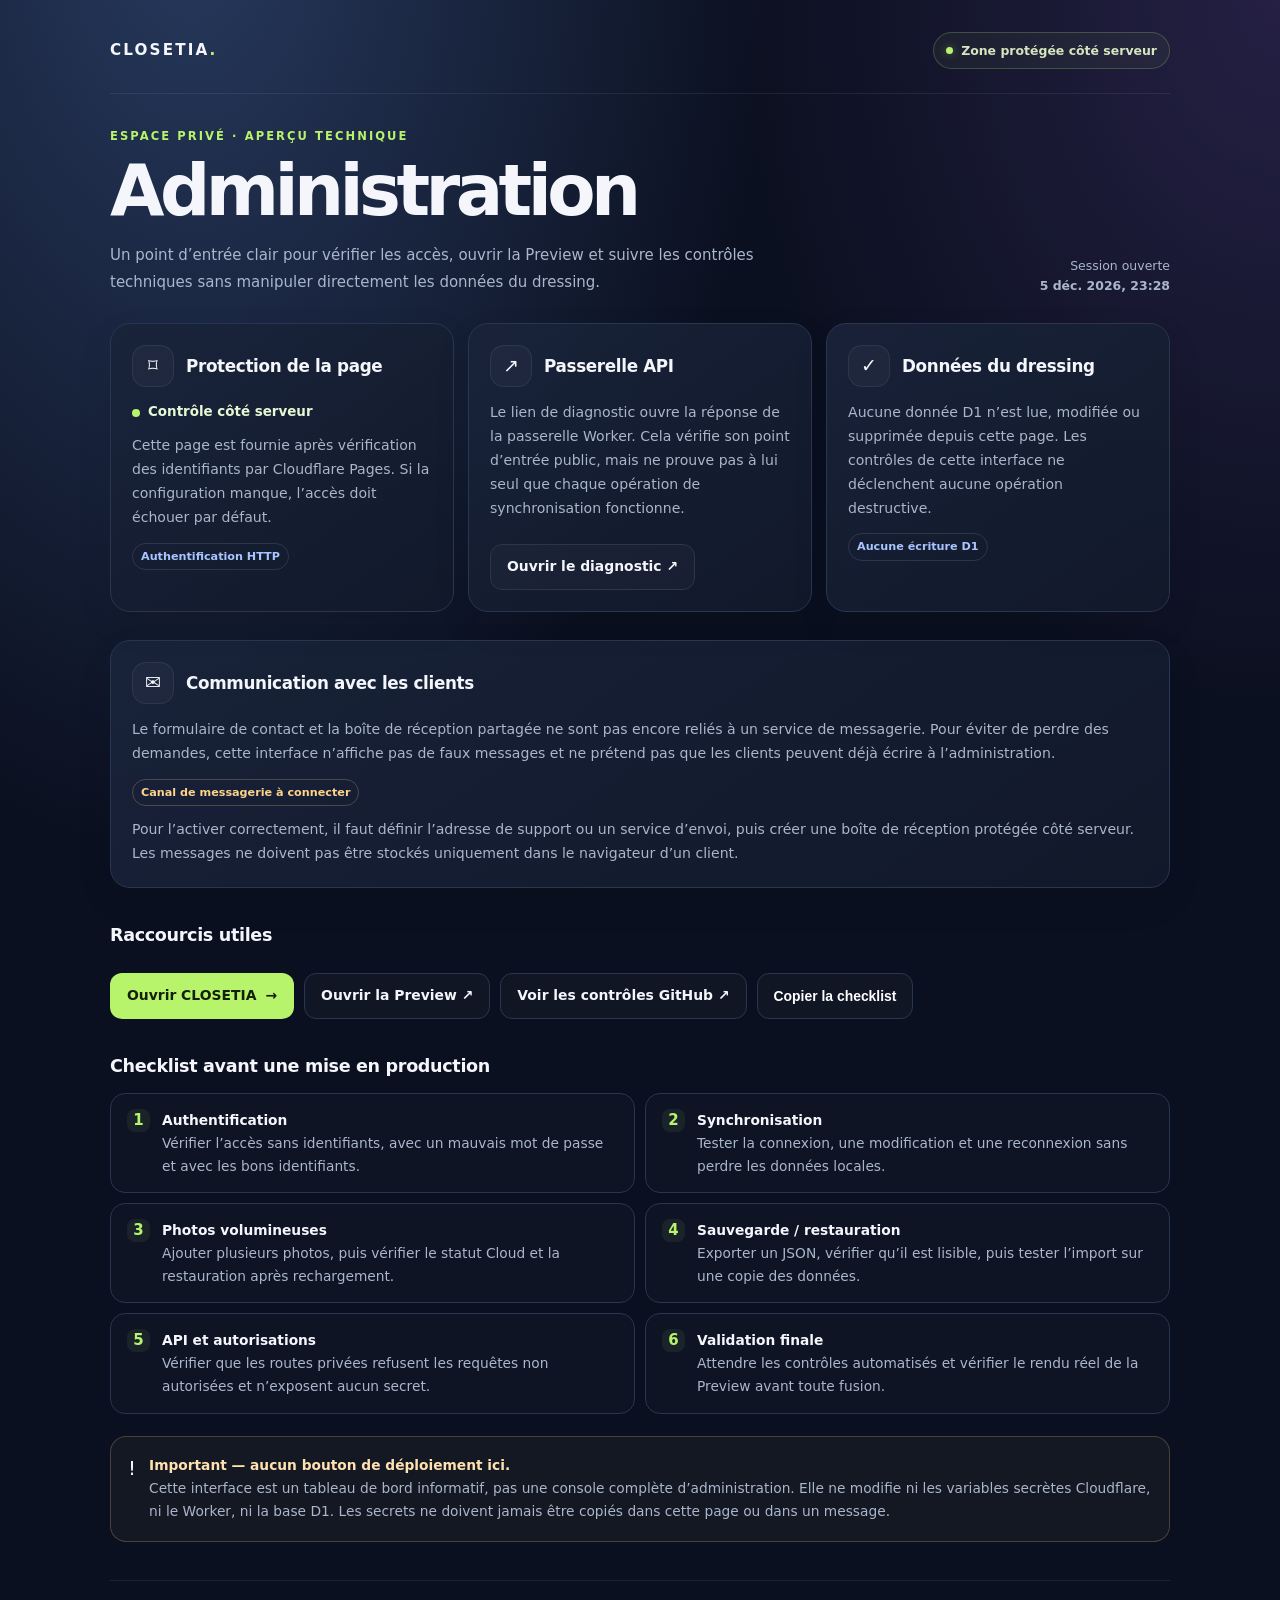
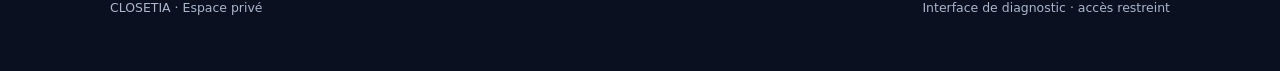
==== commit 26db1f55: "Clarify admin support-channel status and next steps" ====
--- a/admin.html
+++ b/admin.html
@@ -90,6 +90,13 @@
     </article>
   </section>
 
+  <section class="card" aria-labelledby="support-title" style="margin-top:24px">
+    <div class="card-head"><span class="icon" aria-hidden="true">✉</span><h2 id="support-title">Communication avec les clients</h2></div>
+    <p>Le formulaire de contact et la boîte de réception partagée ne sont pas encore reliés à un service de messagerie. Pour éviter de perdre des demandes, cette interface n’affiche pas de faux messages et ne prétend pas que les clients peuvent déjà écrire à l’administration.</p>
+    <span class="pill warn">Canal de messagerie à connecter</span>
+    <p style="margin-top:12px">Pour l’activer correctement, il faut définir l’adresse de support ou un service d’envoi, puis créer une boîte de réception protégée côté serveur. Les messages ne doivent pas être stockés uniquement dans le navigateur d’un client.</p>
+  </section>
+
   <h2 class="section-title">Raccourcis utiles</h2>
   <div class="actions">
     <a class="btn primary" href="./">Ouvrir CLOSETIA <span aria-hidden="true">→</span></a>
